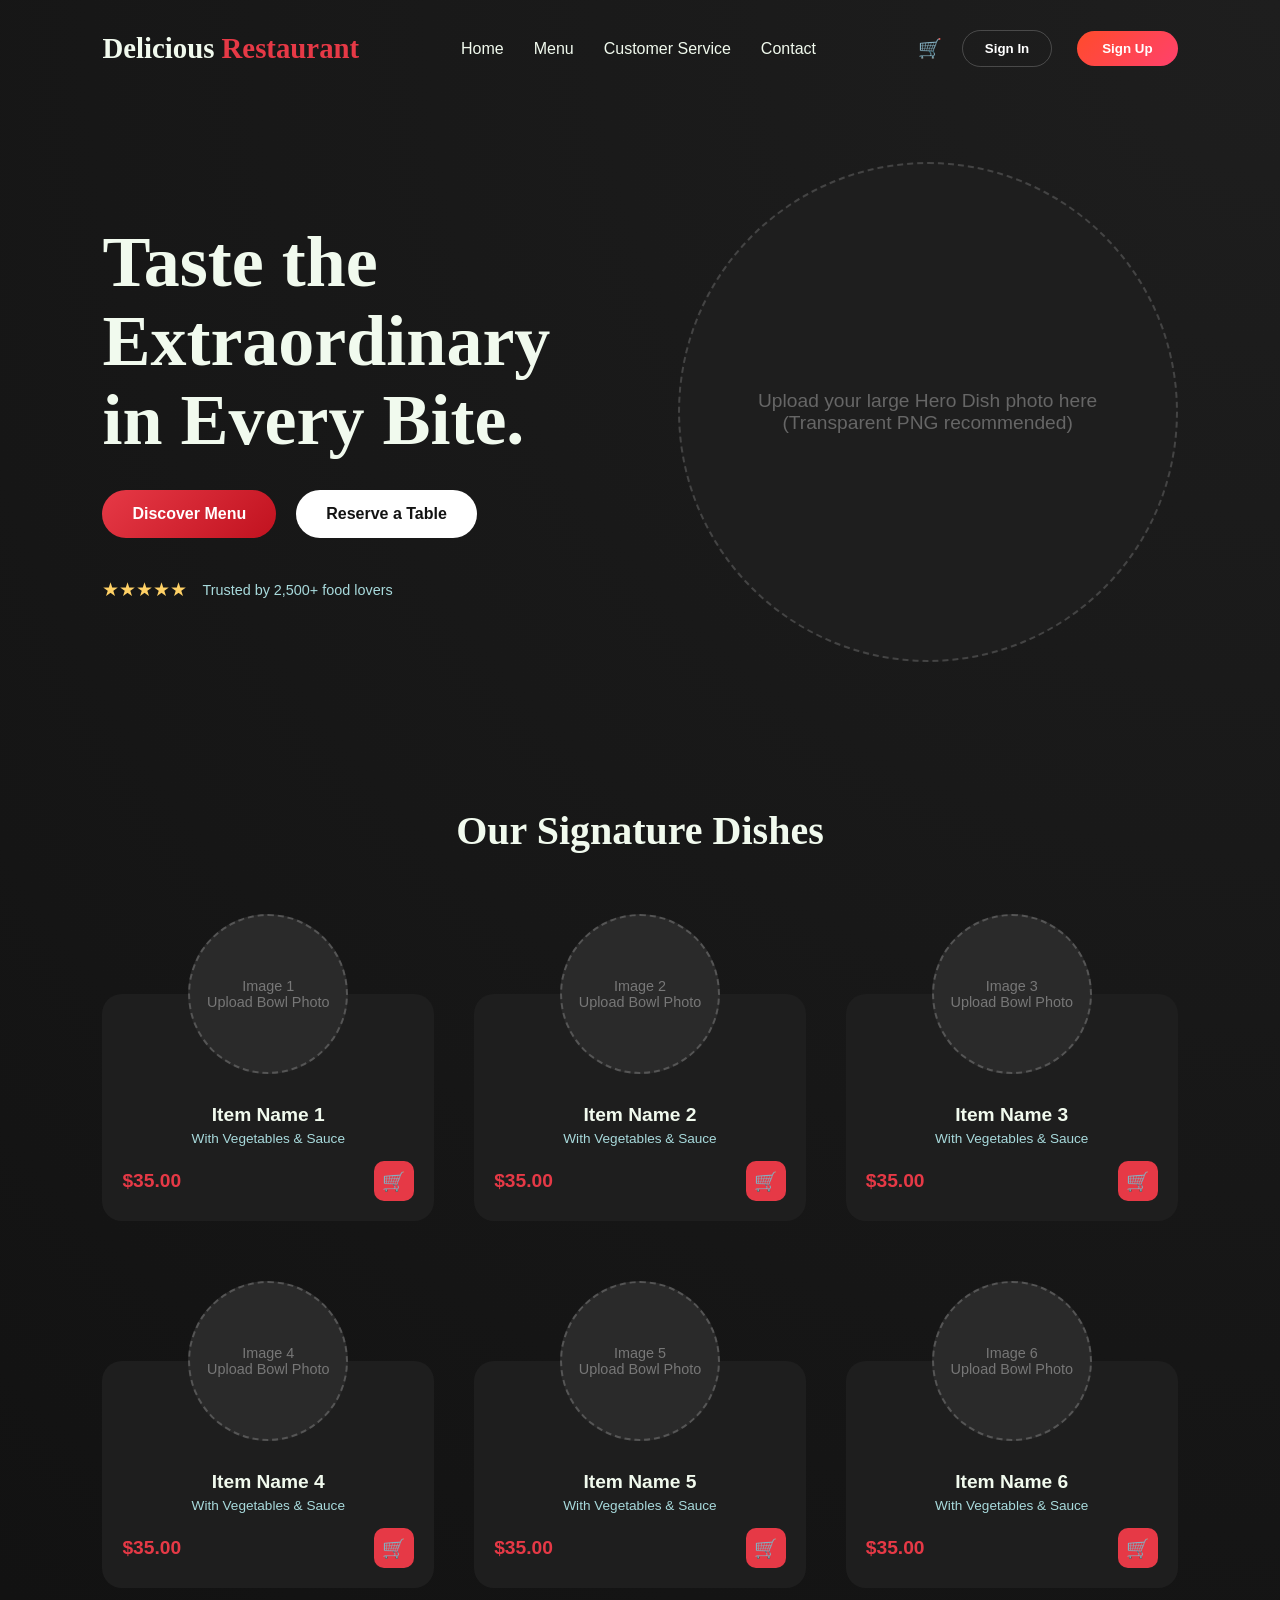
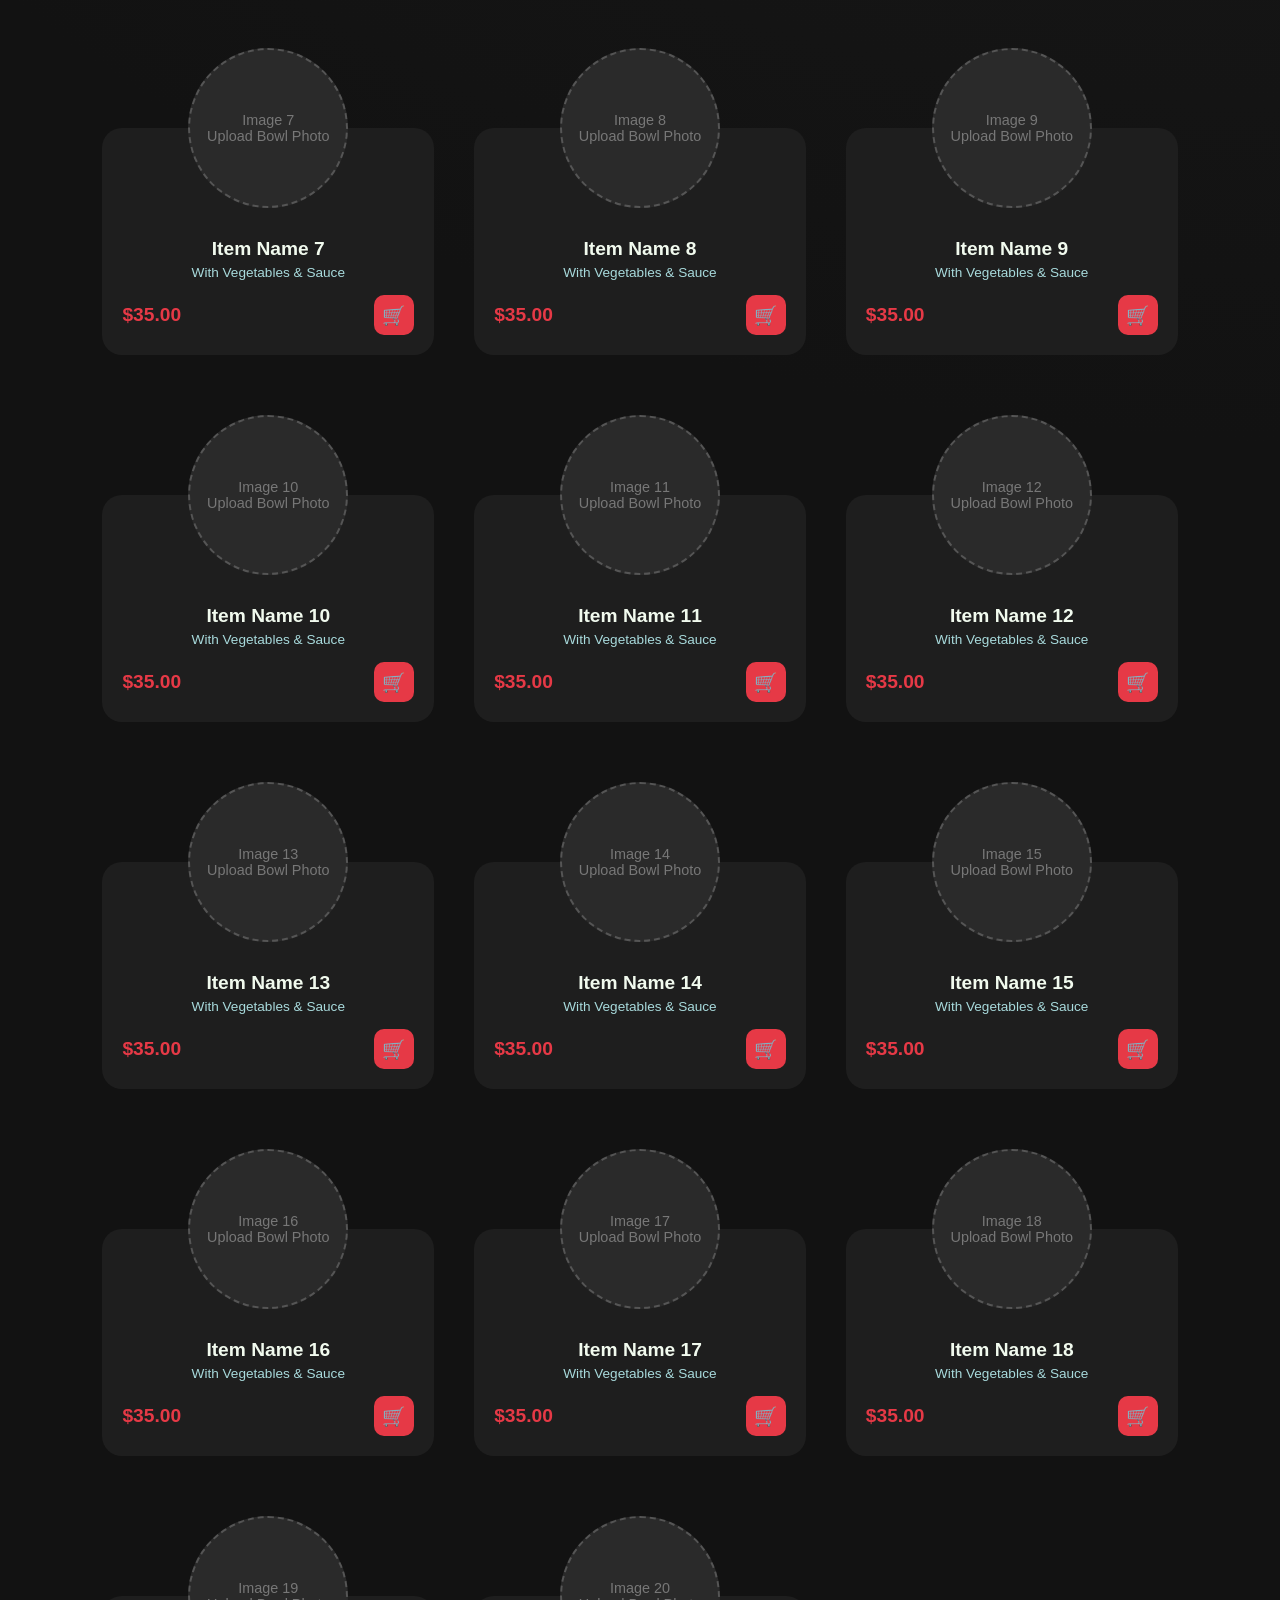
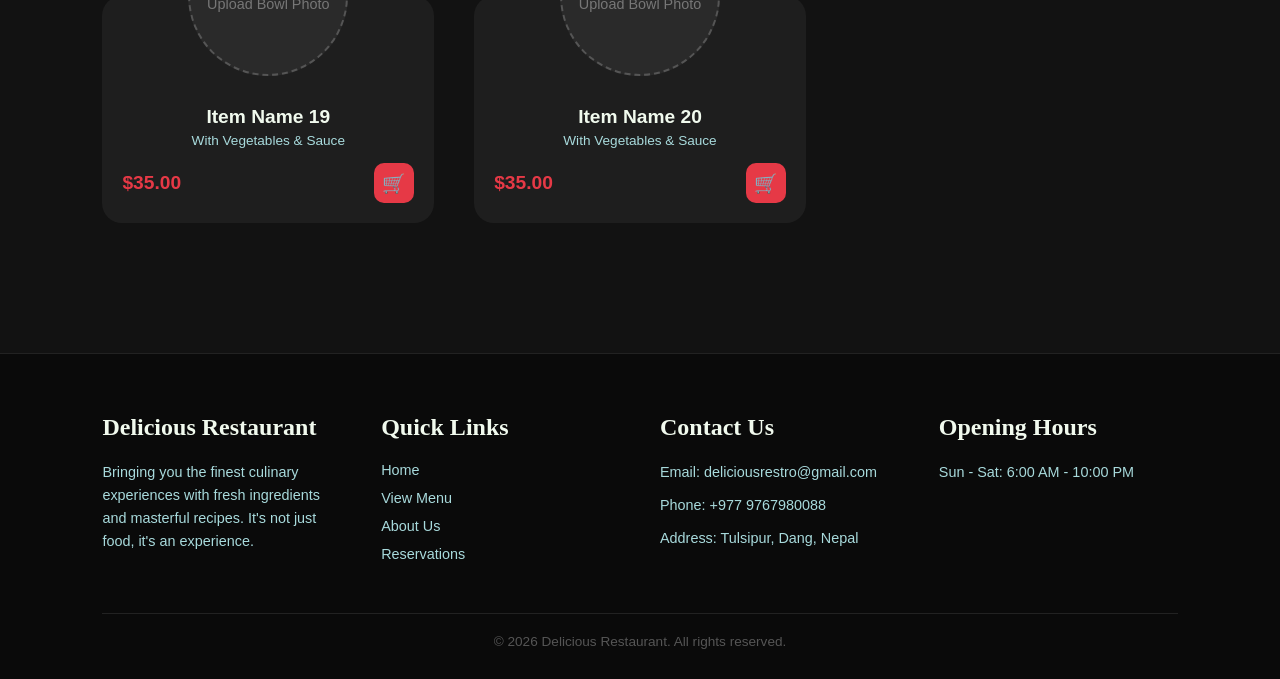
==== Restro/ui.html @ 010fe3a6 "Add files via upload" ====
<!DOCTYPE html>
<html lang="en">
<head>
    <meta charset="UTF-8">
    <meta name="viewport" content="width=device-width, initial-scale=1.0">
    <title>Delicious Restaurant</title>
    <link rel="stylesheet" href="signup.css">
    <style>
        
        /* CSS Variables for Theme */
        :root {
            --bg-dark: #121212;
            --bg-card: #1e1e1e;
            --primary-red: #e63946;
            --text-light: #f1faee;
            --text-muted: #a8dadc;
            --font-serif: 'Playfair Display', serif;
            --font-sans: 'Inter', 'Segoe UI', Tahoma, Geneva, Verdana, sans-serif;
        }

        * {
            margin: 0;
            padding: 0;
            box-sizing: border-box;
        }

        body {
            background-color: var(--bg-dark);
            color: var(--text-light);
            font-family: var(--font-sans);
            background-image:  radial-gradient(circle at 100% 0%, #1e1e1e 0%, #121212 50%);
        }

        /* Navigation */
        header {
            display: flex;
            justify-content: space-between;
            align-items: center;
            padding: 30px 8%;
        }

        .logo {
            font-family: var(--font-serif);
            font-size: 1.8rem;
            font-weight: bold;
            color: var(--text-light);
            text-decoration: none;
        }

        .logo span {
            color: var(--primary-red);
        }

        nav ul {
            display: flex;
            list-style: none;
            gap: 30px;
        }

        nav ul li a {
            color: var(--text-light);
            text-decoration: none;
            font-weight: 500;
            transition: color 0.3s;
        }

        nav ul li a:hover {
            color: var(--primary-red);
        }

        .nav-actions {
            display: flex;
            align-items: center;
            gap: 20px;
        }

        .cart-icon {
            font-size: 1.2rem;
            cursor: pointer;
        }

        .btn-signup {
            background: linear-gradient(135deg, #ff4b2b, #ff416c);
            color: white;
            border: none;
            padding: 10px 25px;
            border-radius: 25px;
            cursor: pointer;
            font-weight: bold;
            transition: transform 0.3s, box-shadow 0.3s;
        }

        .btn-signup:hover {
            transform: translateY(-2px);
            box-shadow: 0 5px 15px rgba(255, 65, 108, 0.4);
        }

        /* Hero Section */
        .hero {
            display: flex;
            justify-content: space-between;
            align-items: center;
            padding: 50px 8%;
            min-height: 70vh;
        }

        .hero-content {
            flex: 1;
            max-width: 500px;
        }

        .hero-content h1 {
            font-family: var(--font-serif);
            font-size: 4.5rem;
            line-height: 1.1;
            margin-bottom: 30px;
        }

        .hero-buttons {
            display: flex;
            gap: 20px;
            margin-bottom: 40px;
        }

        .btn-primary {
            background: linear-gradient(135deg, #e63946, #c1121f);
            color: white;
            padding: 15px 30px;
            border: none;
            border-radius: 30px;
            font-size: 1rem;
            font-weight: bold;
            cursor: pointer;
        }

        .btn-secondary {
            background: white;
            color: var(--bg-dark);
            padding: 15px 30px;
            border: none;
            border-radius: 30px;
            font-size: 1rem;
            font-weight: bold;
            cursor: pointer;
        }

        .reviews {
            display: flex;
            align-items: center;
            gap: 15px;
        }

        .stars {
            color: #ffd166;
            font-size: 1.2rem;
        }

        .review-text {
            font-size: 0.9rem;
            color: var(--text-muted);
        }

        /* Hero Image Placeholder */
        .hero-image {
            flex: 1;
            display: flex;
            justify-content: flex-end;
            position: relative;
        }

        .main-dish-placeholder {
            width: 500px;
            height: 500px;
            border-radius: 50%;
            background-color: var(--bg-card);
            border: 2px dashed #444;
            display: flex;
            align-items: center;
            justify-content: center;
            color: #666;
            font-size: 1.2rem;
            text-align: center;
            padding: 20px;
        }

        /* Menu Section (Carousel/Grid Area for 20 items) */
        .menu-section {
            padding: 80px 8%;
        }

        .menu-header {
            text-align: center;
            margin-bottom: 80px;
        }

        .menu-header h2 {
            font-family: var(--font-serif);
            font-size: 2.5rem;
        }

        .menu-grid {
            display: grid;
            grid-template-columns: repeat(auto-fill, minmax(240px, 1fr));
            gap: 40px;
            row-gap: 80px; /* Space for overlapping images */
        }

        /* Individual Food Card */
        .food-card {
            background-color: var(--bg-card);
            border-radius: 20px;
            padding: 20px;
            text-align: center;
            position: relative;
            margin-top: 60px; /* Gives space for the bowl to overflow at top */
            transition: transform 0.3s;
        }

        .food-card:hover {
            transform: translateY(-10px);
        }

        .bowl-placeholder {
            width: 160px;
            height: 160px;
            border-radius: 50%;
            background-color: #2a2a2a;
            border: 2px dashed #555;
            margin: 0 auto;
            position: absolute;
            top: -80px;
            left: 50%;
            transform: translateX(-50%);
            display: flex;
            align-items: center;
            justify-content: center;
            color: #777;
            font-size: 0.9rem;
            text-align: center;
            overflow: hidden;
        }

        /* How to replace the placeholder with an image via CSS (Optional) */
        /* .bowl-placeholder img { width: 100%; height: 100%; object-fit: cover; } */

        .card-content {
            margin-top: 90px; /* Pushes text below the absolute positioned bowl */
        }

        .card-content h3 {
            font-size: 1.2rem;
            margin-bottom: 5px;
        }

        .card-content p {
            font-size: 0.85rem;
            color: var(--text-muted);
            margin-bottom: 15px;
        }

        .card-footer {
            display: flex;
            justify-content: space-between;
            align-items: center;
            margin-top: 15px;
        }

        .price {
            font-weight: bold;
            font-size: 1.2rem;
            color: var(--primary-red);
        }

        .btn-add {
            background-color: var(--primary-red);
            color: white;
            border: none;
            width: 40px;
            height: 40px;
            border-radius: 10px;
            cursor: pointer;
            display: flex;
            align-items: center;
            justify-content: center;
            font-size: 1.2rem;
            transition: background 0.3s;
        }

        .btn-add:hover {
            background-color: #c1121f;
        }

        /* Footer */
        footer {
            background-color: #0a0a0a;
            padding: 60px 8% 30px;
            margin-top: 50px;
            border-top: 1px solid #222;
        }

        .footer-content {
            display: grid;
            grid-template-columns: repeat(auto-fit, minmax(200px, 1fr));
            gap: 40px;
            margin-bottom: 40px;
        }

        .footer-col h4 {
            font-family: var(--font-serif);
            font-size: 1.5rem;
            margin-bottom: 20px;
            color: var(--text-light);
        }

        .footer-col p {
            color: var(--text-muted);
            margin-bottom: 10px;
            font-size: 0.9rem;
            line-height: 1.6;
        }

        .footer-col ul {
            list-style: none;
        }

        .footer-col ul li {
            margin-bottom: 10px;
        }

        .footer-col ul li a {
            color: var(--text-muted);
            text-decoration: none;
            font-size: 0.9rem;
            transition: color 0.3s;
        }

        .footer-col ul li a:hover {
            color: var(--primary-red);
        }

        .footer-bottom {
            text-align: center;
            padding-top: 20px;
            border-top: 1px solid #222;
            color: #555;
            font-size: 0.85rem;
        }

        /* Responsive Design */
        @media (max-width: 992px) {
            .hero {
                flex-direction: column;
                text-align: center;
                gap: 50px;
            }
            .hero-content h1 { font-size: 3.5rem; }
            .hero-buttons { justify-content: center; }
            .main-dish-placeholder { width: 350px; height: 350px; }
            nav ul { display: none; } /* Mobile menu needs JS to toggle */
        }
    </style>
</head>
<body>

    <!-- Header Navigation -->
    <header>
        <a href="#" class="logo">Delicious <span>Restaurant</span></a>
        <nav>
            <ul>
                <li><a href="#">Home</a></li>
                <li><a href="#">Menu</a></li>
                <li><a href="#">Customer Service</a></li>
                <li><a href="#">Contact</a></li>
            </ul>
        </nav>
        <div class="nav-actions">
            <div class="cart-icon">🛒</div>
            <button class="btn-signin">Sign In</button>

            <button class="btn-signup">Sign Up</button>
        </div>
    </header>

    <!-- Hero Section -->
    <section class="hero">
        <div class="hero-content">
            <h1>Taste the Extraordinary in Every Bite.</h1>
            <div class="hero-buttons">
                <button class="btn-primary">Discover Menu</button>
                <button class="btn-secondary">Reserve a Table</button>
            </div>
            <div class="reviews">
                <div class="stars">★★★★★</div>
                <span class="review-text">Trusted by 2,500+ food lovers</span>
            </div>
        </div>
        <div class="hero-image">
            <!-- Replace this div with your <img src="..."> when ready -->
            <div class="main-dish-placeholder">
                Upload your large Hero Dish photo here<br>(Transparent PNG recommended)
            </div>
        </div>
    </section>

    <!-- Menu Display (Space for 20 Items) -->
    <section class="menu-section">
        <div class="menu-header">
            <h2>Our Signature Dishes</h2>
        </div>
        
        <div class="menu-grid" id="menu-container">
            <!-- I am using JavaScript to generate 20 blank cards so the HTML stays clean, 
                 but they are fully structured HTML elements ready for you to edit. -->
        </div>
    </section>

    <!-- Footer with Contact Info -->
    <footer>
        <div class="footer-content">
            <div class="footer-col">
                <h4>Delicious Restaurant</h4>
                <p>Bringing you the finest culinary experiences with fresh ingredients and masterful recipes. It's not just food, it's an experience.</p>
            </div>
            <div class="footer-col">
                <h4>Quick Links</h4>
                <ul>
                    <li><a href="#">Home</a></li>
                    <li><a href="#">View Menu</a></li>
                    <li><a href="#">About Us</a></li>
                    <li><a href="#">Reservations</a></li>
                </ul>
            </div>
            <div class="footer-col">
                <h4>Contact Us</h4>
                <p>Email: deliciousrestro@gmail.com</p>
                <p>Phone: +977 9767980088 </p>
                <p>Address: Tulsipur, Dang, Nepal</p>
            </div>
            <div class="footer-col">
                <h4>Opening Hours</h4>
                <p>Sun - Sat: 6:00 AM - 10:00 PM</p>
                
            </div>
        </div>
        <div class="footer-bottom">
            &copy; 2026 Delicious Restaurant. All rights reserved.
        </div>
    </footer>

    <!-- Script to instantly populate 20 blank menu cards for your layout -->
    <script>
        const menuContainer = document.getElementById('menu-container');
        
        // Generate 20 placeholder items
        for (let i = 1; i <= 20; i++) {
            const cardHTML = `
                <div class="food-card">
                    <!-- Replace this div with your image, e.g., <img src="bowl.jpg" class="bowl-placeholder"> -->
                    <div class="bowl-placeholder">
                        Image ${i}<br>Upload Bowl Photo
                    </div>
                    
                    <div class="card-content">
                        <h3>Item Name ${i}</h3>
                        <p>With Vegetables & Sauce</p>
                        
                        <div class="card-footer">
                            <span class="price">$35.00</span>
                            <button class="btn-add">🛒</button>
                        </div>
                    </div>
                </div>
            `;
            menuContainer.innerHTML += cardHTML;
        }
    </script>
    <!-- Sign Up Modal -->
<div id="signupModal" class="modal-overlay">
    <div class="modal-content">
        <span class="close-btn">&times;</span>
        <h2>Join Delicious</h2>
        <p>Create an account for faster checkout.</p>
        
        <form id="signupForm">
            <input type="text" placeholder="Full Name" required>
            <input type="email" placeholder="Email Address" required>
            <input type="password" placeholder="Password" required>
            <button type="submit" class="btn-submit">Create Account</button>
        </form>
        <div class="divider"><span>or</span></div>
        
        <button id="googleBtn" class="btn-google">
            <!-- This is an embedded official color Google icon vector -->
            <svg class="google-icon" viewBox="0 0 24 24" width="18" height="18" xmlns="http://www.w3.org/2000/svg">
                <path d="M22.56 12.25c0-.78-.07-1.53-.2-2.25H12v4.26h5.92c-.26 1.37-1.04 2.53-2.21 3.31v2.77h3.57c2.08-1.92 3.28-4.74 3.28-8.09z" fill="#4285F4"/>
                <path d="M12 23c2.97 0 5.46-.98 7.28-2.66l-3.57-2.77c-.98.66-2.23 1.06-3.71 1.06-2.86 0-5.29-1.93-6.16-4.53H2.18v2.84C3.99 20.53 7.7 23 12 23z" fill="#34A853"/>
                <path d="M5.84 14.09c-.22-.66-.35-1.36-.35-2.09s.13-1.43.35-2.09V7.06H2.18C1.43 8.55 1 10.22 1 12s.43 3.45 1.18 4.94l2.85-2.22.81-.63z" fill="#FBBC05"/>
                <path d="M12 5.38c1.62 0 3.06.56 4.21 1.64l3.15-3.15C17.45 2.09 14.97 1 12 1 7.7 1 3.99 3.47 2.18 7.06l3.66 2.84c.87-2.6 3.3-4.53 6.16-4.53z" fill="#EA4335"/>
            </svg>
            Continue with Google
        </button>
    </div>
</div>
<!-- Sign In Modal -->
<div id="signinModal" class="modal-overlay">
    <div class="modal-content">
        <span class="close-btn">&times;</span>
        <h2>Welcome Back</h2>
        <p>Sign in to continue enjoying your experience.</p>
        
        <form id="signinForm">
            <!-- This input handles either Name or Email -->
            <input type="text" placeholder="Name or Email Address" required>
            <input type="password" placeholder="Password" required>
            <button type="submit" class="btn-submit">Sign In</button>
        </form>

        <div class="divider"><span>or</span></div>
        
        <button id="googleSigninBtn" class="btn-google">
            <svg class="google-icon" viewBox="0 0 24 24" width="18" height="18" xmlns="http://www.w3.org/2000/svg">
                <path d="M22.56 12.25c0-.78-.07-1.53-.2-2.25H12v4.26h5.92c-.26 1.37-1.04 2.53-2.21 3.31v2.77h3.57c2.08-1.92 3.28-4.74 3.28-8.09z" fill="#4285F4"/>
                <path d="M12 23c2.97 0 5.46-.98 7.28-2.66l-3.57-2.77c-.98.66-2.23 1.06-3.71 1.06-2.86 0-5.29-1.93-6.16-4.53H2.18v2.84C3.99 20.53 7.7 23 12 23z" fill="#34A853"/>
                <path d="M5.84 14.09c-.22-.66-.35-1.36-.35-2.09s.13-1.43.35-2.09V7.06H2.18C1.43 8.55 1 10.22 1 12s.43 3.45 1.18 4.94l2.85-2.22.81-.63z" fill="#FBBC05"/>
                <path d="M12 5.38c1.62 0 3.06.56 4.21 1.64l3.15-3.15C17.45 2.09 14.97 1 12 1 7.7 1 3.99 3.47 2.18 7.06l3.66 2.84c.87-2.6 3.3-4.53 6.16-4.53z" fill="#EA4335"/>
            </svg>
            Continue with Google
        </button>
    </div>
</div>
<script src="Frontend/signup.js"></script>
<script src="Frontend/signin.js"></script>  
</body>
</html>
---- Restro/signup.css ----
/* Modal Styles */
.modal-overlay {
    display: none; /* Hidden by default */
    position: fixed;
    top: 0;
    left: 0;
    width: 100%;
    height: 100%;
    background-color: rgba(0, 0, 0, 0.8); /* Dark semi-transparent background */
    z-index: 1000; /* Puts it on top of everything else */
    justify-content: center;
    align-items: center;
}

.modal-content {
    background-color: var(--bg-card);
    padding: 40px;
    border-radius: 20px;
    width: 90%;
    max-width: 400px;
    position: relative;
    text-align: center;
    border: 1px solid #333;
}

.close-btn {
    position: absolute;
    top: 15px;
    right: 20px;
    font-size: 1.5rem;
    color: var(--text-muted);
    cursor: pointer;
    transition: color 0.3s;
}

.close-btn:hover {
    color: var(--primary-red);
}

.modal-content h2 {
    font-family: var(--font-serif);
    margin-bottom: 10px;
}

.modal-content p {
    color: var(--text-muted);
    font-size: 0.9rem;
    margin-bottom: 25px;
}

#signupForm {
    display: flex;
    flex-direction: column;
    gap: 15px;
}

#signupForm input {
    padding: 15px;
    border-radius: 10px;
    border: 1px solid #444;
    background-color: #121212;
    color: white;
    font-size: 1rem;
}

#signupForm input:focus {
    outline: none;
    border-color: var(--primary-red);
}

.btn-submit {
    background: linear-gradient(135deg, #e63946, #c1121f);
    color: white;
    padding: 15px;
    border: none;
    border-radius: 10px;
    font-size: 1rem;
    font-weight: bold;
    cursor: pointer;
    margin-top: 10px;
}
/* --- New Google Authentication Styles --- */

/* Text Divider ("or") Line */
.divider {
    display: flex;
    align-items: center;
    text-align: center;
    margin: 20px 0;
    color: #a8dadc; /* Matches your text-muted color */
    font-size: 0.85rem;
}

.divider::before, .divider::after {
    content: '';
    flex: 1;
    border-bottom: 1px solid #333; /* Soft line */
}

.divider:not(:empty)::before { margin-right: .7em; }
.divider:not(:empty)::after { margin-left: .7em; }

/* The Google Button layout */
.btn-google {
    display: flex;
    align-items: center;
    justify-content: center;
    gap: 12px; /* Space between the logo and text */
    width: 100%;
    padding: 14px;
    border-radius: 10px;
    border: 1px solid #444;
    background-color: transparent;
    color: white;
    font-size: 0.95rem;
    font-weight: bold;
    cursor: pointer;
    transition: background-color 0.3s, border-color 0.3s;
}

/* Give it a slight hover illumination effect */
.btn-google:hover {
    background-color: rgba(255, 255, 255, 0.05);
    border-color: #666;
}

.google-icon {
    display: block;
}
/* --- New Header Sign In Button Style --- */
.btn-signin {
    background: transparent;
    color: white;
    border: 1px solid rgba(255, 255, 255, 0.2); /* Subtle light border */
    padding: 10px 22px;
    border-radius: 25px;
    cursor: pointer;
    font-weight: bold;
    transition: all 0.3s ease;
    margin-right: 5px; /* Adds a clean gap before the Sign Up button */
}

/* Hover illumination effect */
.btn-signin:hover {
    border-color: #e63946; /* Glows red on hover */
    color: #e63946;        /* Text turns red on hover */
    background-color: rgba(230, 57, 70, 0.05); /* Very light red tint */
}
/* Update this selector to cover both form layouts */
#signupForm, #signinForm {
    display: flex;
    flex-direction: column;
    gap: 15px;
}

/* Update this selector to style inputs inside both forms */
#signupForm input, #signinForm input {
    padding: 15px;
    border-radius: 10px;
    border: 1px solid #444;
    background-color: #121212;
    color: white;
    font-size: 1rem;
}

#signupForm input:focus, #signinForm input:focus {
    outline: none;
    border-color: #e63946;
}
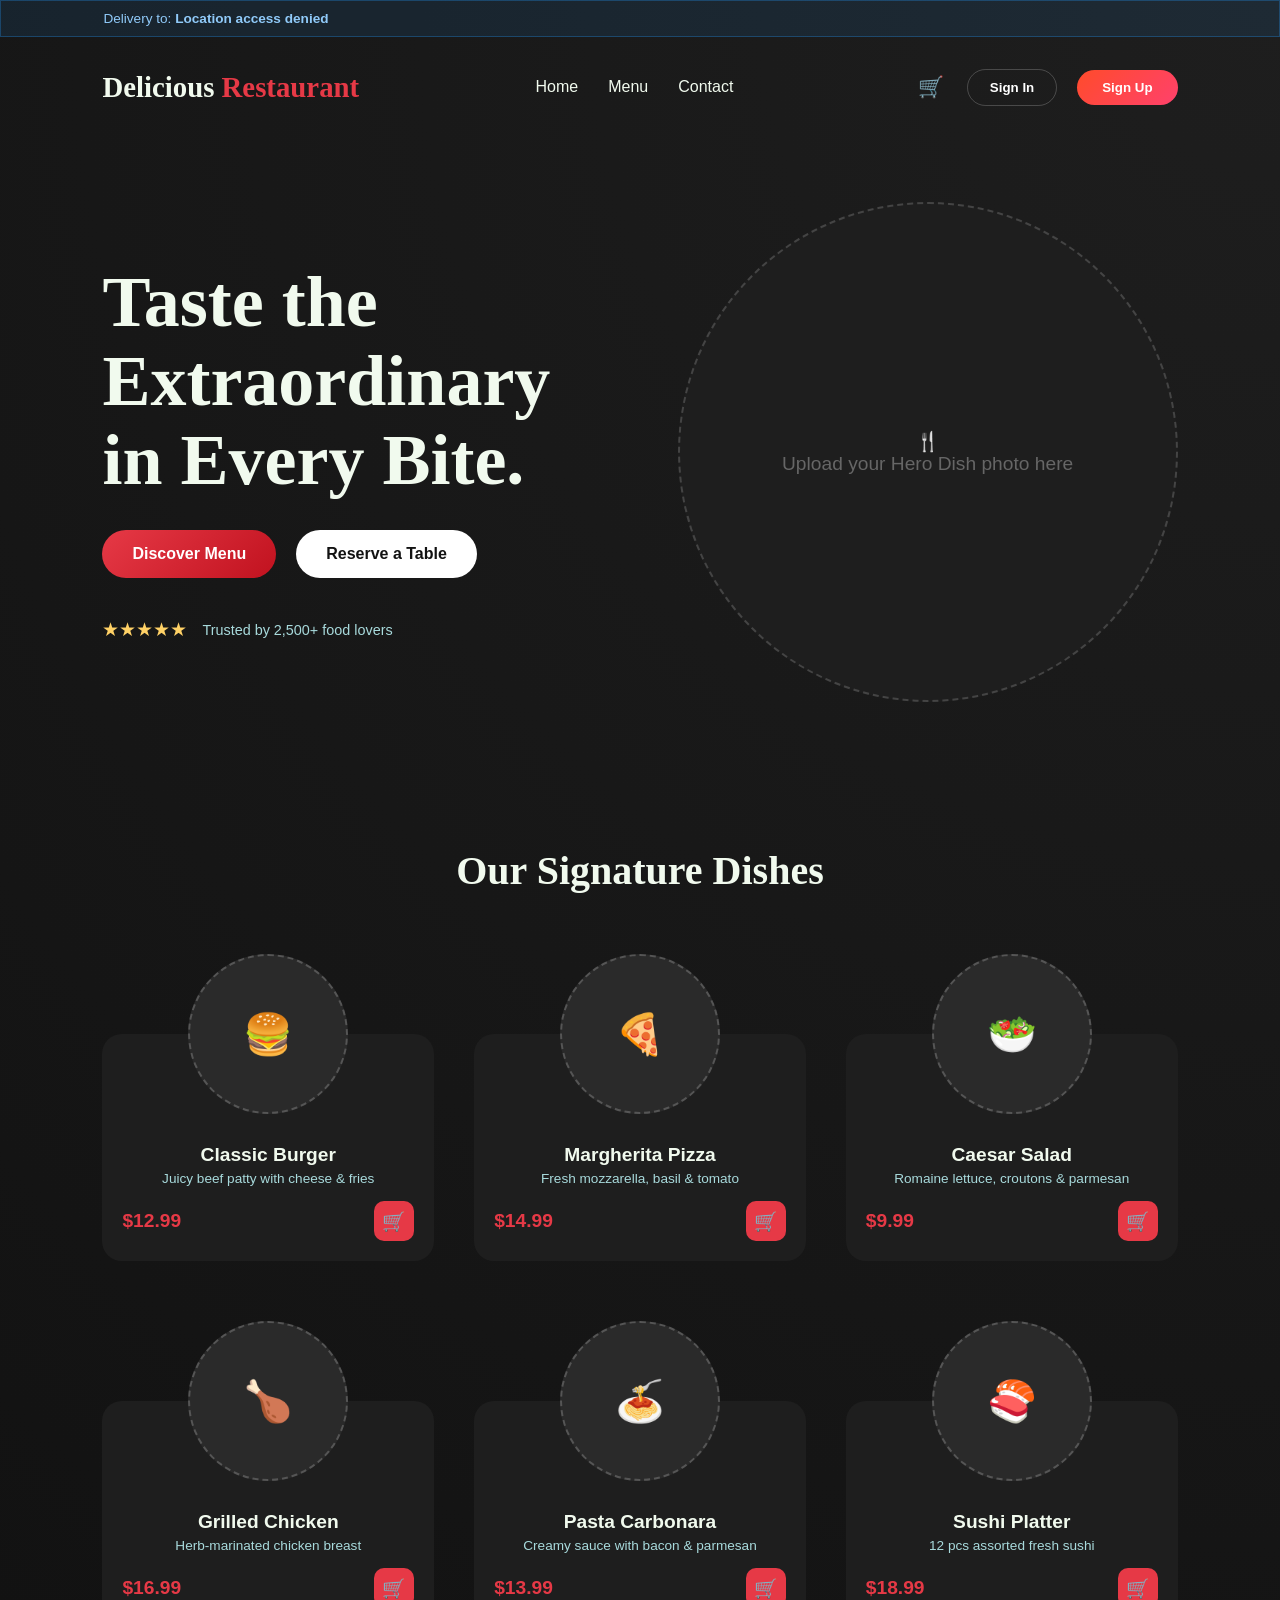
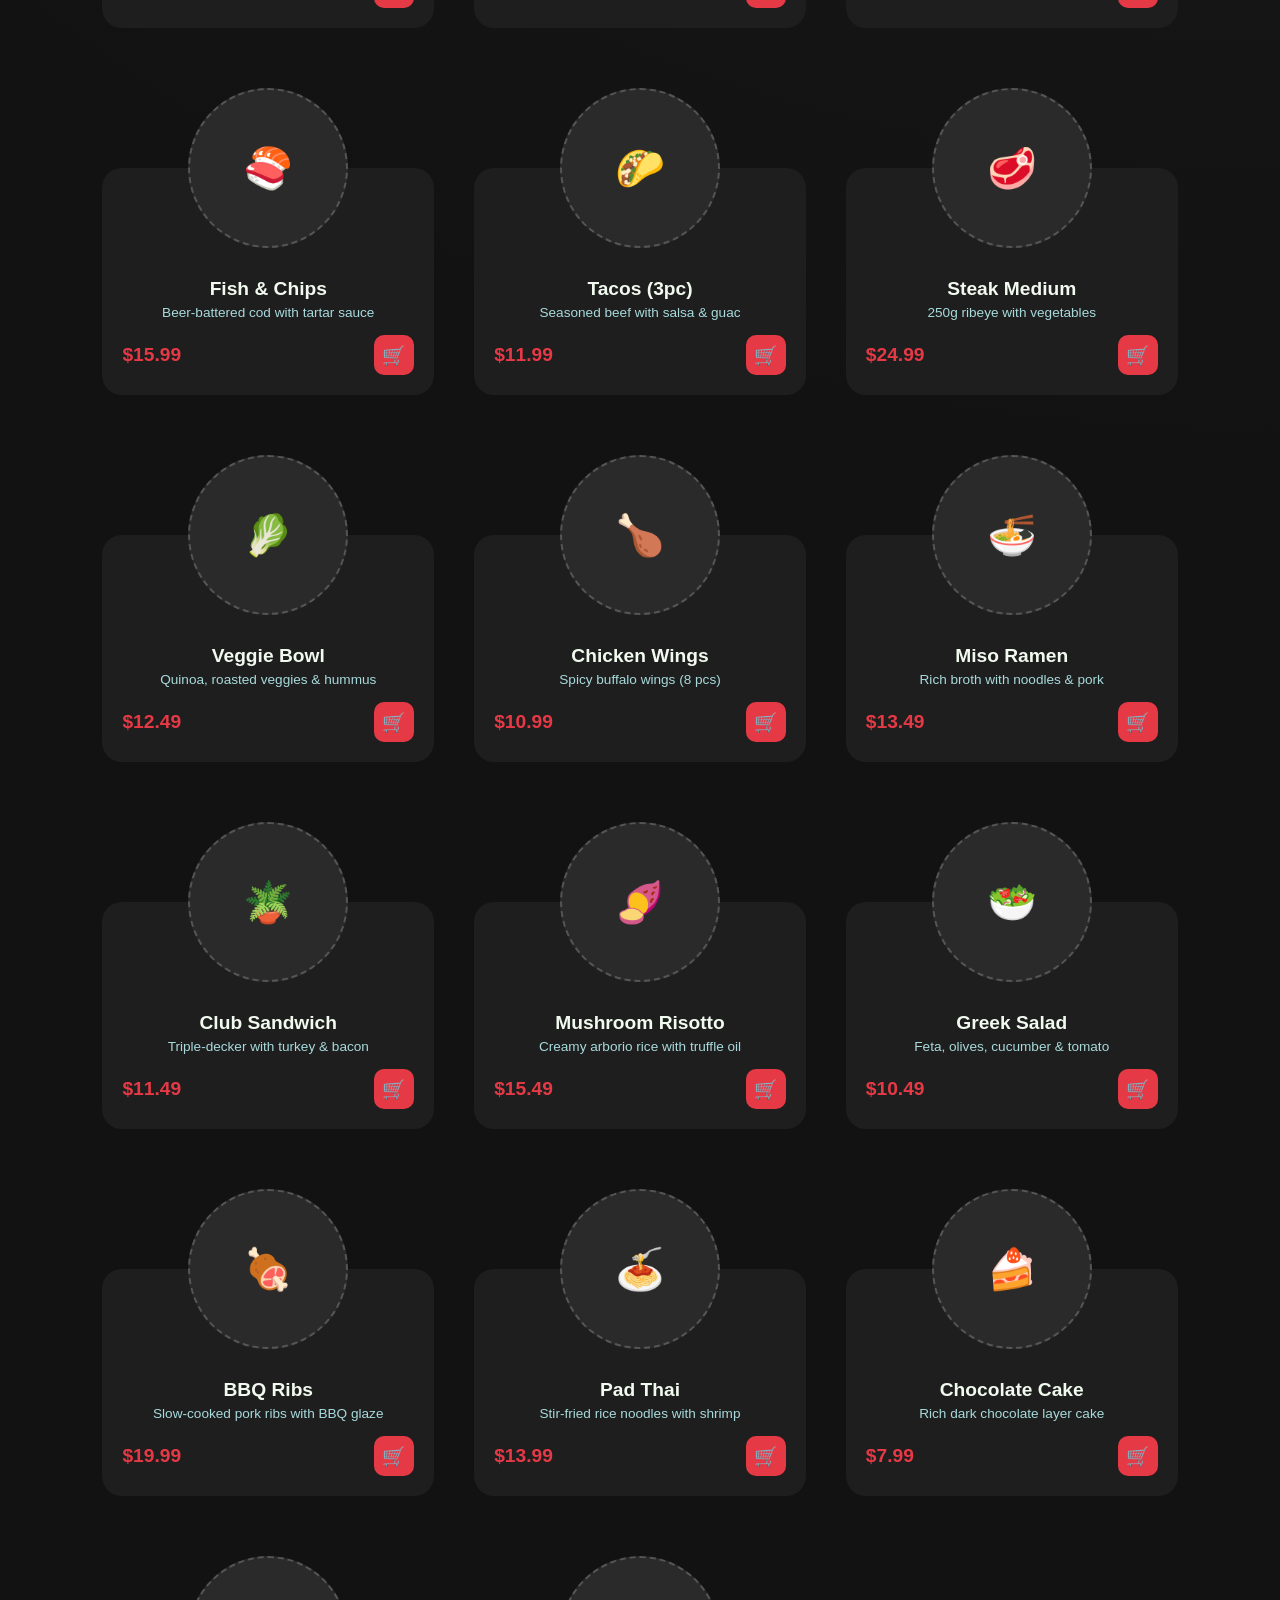
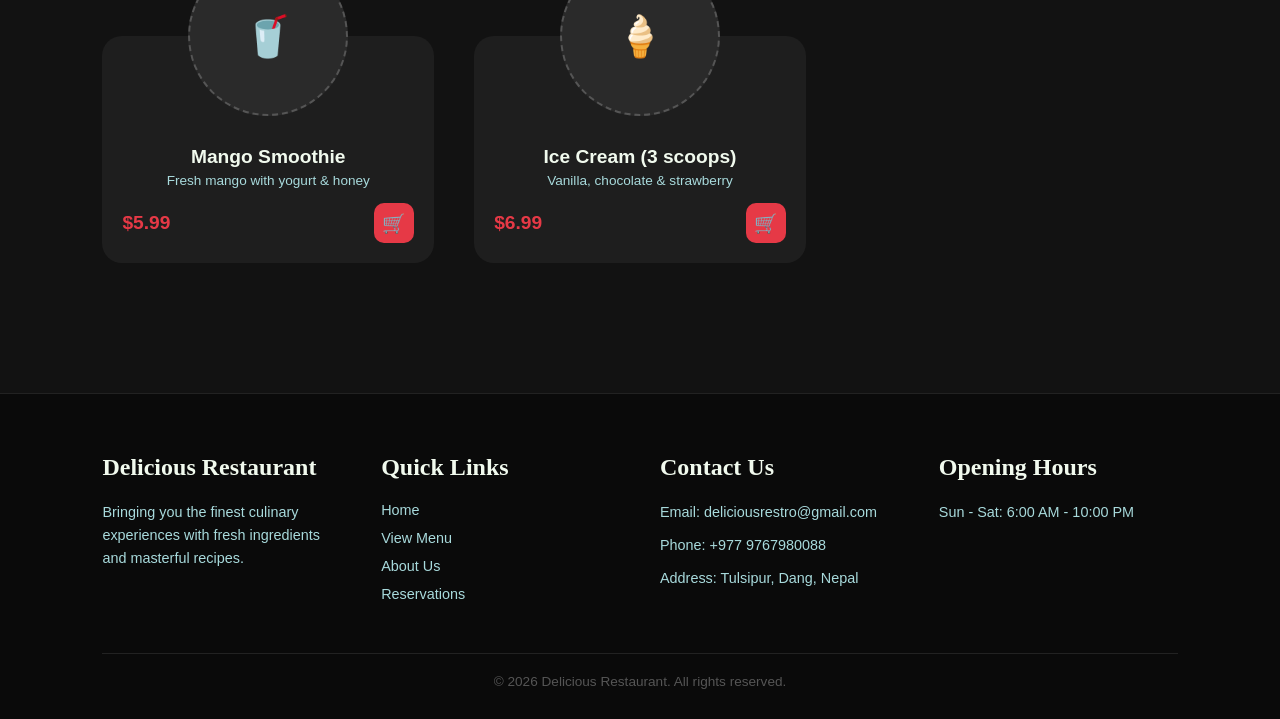
==== commit db72197c: "Updated Restro files" ====
--- a/Restro/ui.html
+++ b/Restro/ui.html
@@ -1,534 +1,445 @@
-<!DOCTYPE html>
-<html lang="en">
-<head>
-    <meta charset="UTF-8">
-    <meta name="viewport" content="width=device-width, initial-scale=1.0">
-    <title>Delicious Restaurant</title>
-    <link rel="stylesheet" href="signup.css">
-    <style>
-        
-        /* CSS Variables for Theme */
-        :root {
-            --bg-dark: #121212;
-            --bg-card: #1e1e1e;
-            --primary-red: #e63946;
-            --text-light: #f1faee;
-            --text-muted: #a8dadc;
-            --font-serif: 'Playfair Display', serif;
-            --font-sans: 'Inter', 'Segoe UI', Tahoma, Geneva, Verdana, sans-serif;
-        }
-
-        * {
-            margin: 0;
-            padding: 0;
-            box-sizing: border-box;
-        }
-
-        body {
-            background-color: var(--bg-dark);
-            color: var(--text-light);
-            font-family: var(--font-sans);
-            background-image:  radial-gradient(circle at 100% 0%, #1e1e1e 0%, #121212 50%);
-        }
-
-        /* Navigation */
-        header {
-            display: flex;
-            justify-content: space-between;
-            align-items: center;
-            padding: 30px 8%;
-        }
-
-        .logo {
-            font-family: var(--font-serif);
-            font-size: 1.8rem;
-            font-weight: bold;
-            color: var(--text-light);
-            text-decoration: none;
-        }
-
-        .logo span {
-            color: var(--primary-red);
-        }
-
-        nav ul {
-            display: flex;
-            list-style: none;
-            gap: 30px;
-        }
-
-        nav ul li a {
-            color: var(--text-light);
-            text-decoration: none;
-            font-weight: 500;
-            transition: color 0.3s;
-        }
-
-        nav ul li a:hover {
-            color: var(--primary-red);
-        }
-
-        .nav-actions {
-            display: flex;
-            align-items: center;
-            gap: 20px;
-        }
-
-        .cart-icon {
-            font-size: 1.2rem;
-            cursor: pointer;
-        }
-
-        .btn-signup {
-            background: linear-gradient(135deg, #ff4b2b, #ff416c);
-            color: white;
-            border: none;
-            padding: 10px 25px;
-            border-radius: 25px;
-            cursor: pointer;
-            font-weight: bold;
-            transition: transform 0.3s, box-shadow 0.3s;
-        }
-
-        .btn-signup:hover {
-            transform: translateY(-2px);
-            box-shadow: 0 5px 15px rgba(255, 65, 108, 0.4);
-        }
-
-        /* Hero Section */
-        .hero {
-            display: flex;
-            justify-content: space-between;
-            align-items: center;
-            padding: 50px 8%;
-            min-height: 70vh;
-        }
-
-        .hero-content {
-            flex: 1;
-            max-width: 500px;
-        }
-
-        .hero-content h1 {
-            font-family: var(--font-serif);
-            font-size: 4.5rem;
-            line-height: 1.1;
-            margin-bottom: 30px;
-        }
-
-        .hero-buttons {
-            display: flex;
-            gap: 20px;
-            margin-bottom: 40px;
-        }
-
-        .btn-primary {
-            background: linear-gradient(135deg, #e63946, #c1121f);
-            color: white;
-            padding: 15px 30px;
-            border: none;
-            border-radius: 30px;
-            font-size: 1rem;
-            font-weight: bold;
-            cursor: pointer;
-        }
-
-        .btn-secondary {
-            background: white;
-            color: var(--bg-dark);
-            padding: 15px 30px;
-            border: none;
-            border-radius: 30px;
-            font-size: 1rem;
-            font-weight: bold;
-            cursor: pointer;
-        }
-
-        .reviews {
-            display: flex;
-            align-items: center;
-            gap: 15px;
-        }
-
-        .stars {
-            color: #ffd166;
-            font-size: 1.2rem;
-        }
-
-        .review-text {
-            font-size: 0.9rem;
-            color: var(--text-muted);
-        }
-
-        /* Hero Image Placeholder */
-        .hero-image {
-            flex: 1;
-            display: flex;
-            justify-content: flex-end;
-            position: relative;
-        }
-
-        .main-dish-placeholder {
-            width: 500px;
-            height: 500px;
-            border-radius: 50%;
-            background-color: var(--bg-card);
-            border: 2px dashed #444;
-            display: flex;
-            align-items: center;
-            justify-content: center;
-            color: #666;
-            font-size: 1.2rem;
-            text-align: center;
-            padding: 20px;
-        }
-
-        /* Menu Section (Carousel/Grid Area for 20 items) */
-        .menu-section {
-            padding: 80px 8%;
-        }
-
-        .menu-header {
-            text-align: center;
-            margin-bottom: 80px;
-        }
-
-        .menu-header h2 {
-            font-family: var(--font-serif);
-            font-size: 2.5rem;
-        }
-
-        .menu-grid {
-            display: grid;
-            grid-template-columns: repeat(auto-fill, minmax(240px, 1fr));
-            gap: 40px;
-            row-gap: 80px; /* Space for overlapping images */
-        }
-
-        /* Individual Food Card */
-        .food-card {
-            background-color: var(--bg-card);
-            border-radius: 20px;
-            padding: 20px;
-            text-align: center;
-            position: relative;
-            margin-top: 60px; /* Gives space for the bowl to overflow at top */
-            transition: transform 0.3s;
-        }
-
-        .food-card:hover {
-            transform: translateY(-10px);
-        }
-
-        .bowl-placeholder {
-            width: 160px;
-            height: 160px;
-            border-radius: 50%;
-            background-color: #2a2a2a;
-            border: 2px dashed #555;
-            margin: 0 auto;
-            position: absolute;
-            top: -80px;
-            left: 50%;
-            transform: translateX(-50%);
-            display: flex;
-            align-items: center;
-            justify-content: center;
-            color: #777;
-            font-size: 0.9rem;
-            text-align: center;
-            overflow: hidden;
-        }
-
-        /* How to replace the placeholder with an image via CSS (Optional) */
-        /* .bowl-placeholder img { width: 100%; height: 100%; object-fit: cover; } */
-
-        .card-content {
-            margin-top: 90px; /* Pushes text below the absolute positioned bowl */
-        }
-
-        .card-content h3 {
-            font-size: 1.2rem;
-            margin-bottom: 5px;
-        }
-
-        .card-content p {
-            font-size: 0.85rem;
-            color: var(--text-muted);
-            margin-bottom: 15px;
-        }
-
-        .card-footer {
-            display: flex;
-            justify-content: space-between;
-            align-items: center;
-            margin-top: 15px;
-        }
-
-        .price {
-            font-weight: bold;
-            font-size: 1.2rem;
-            color: var(--primary-red);
-        }
-
-        .btn-add {
-            background-color: var(--primary-red);
-            color: white;
-            border: none;
-            width: 40px;
-            height: 40px;
-            border-radius: 10px;
-            cursor: pointer;
-            display: flex;
-            align-items: center;
-            justify-content: center;
-            font-size: 1.2rem;
-            transition: background 0.3s;
-        }
-
-        .btn-add:hover {
-            background-color: #c1121f;
-        }
-
-        /* Footer */
-        footer {
-            background-color: #0a0a0a;
-            padding: 60px 8% 30px;
-            margin-top: 50px;
-            border-top: 1px solid #222;
-        }
-
-        .footer-content {
-            display: grid;
-            grid-template-columns: repeat(auto-fit, minmax(200px, 1fr));
-            gap: 40px;
-            margin-bottom: 40px;
-        }
-
-        .footer-col h4 {
-            font-family: var(--font-serif);
-            font-size: 1.5rem;
-            margin-bottom: 20px;
-            color: var(--text-light);
-        }
-
-        .footer-col p {
-            color: var(--text-muted);
-            margin-bottom: 10px;
-            font-size: 0.9rem;
-            line-height: 1.6;
-        }
-
-        .footer-col ul {
-            list-style: none;
-        }
-
-        .footer-col ul li {
-            margin-bottom: 10px;
-        }
-
-        .footer-col ul li a {
-            color: var(--text-muted);
-            text-decoration: none;
-            font-size: 0.9rem;
-            transition: color 0.3s;
-        }
-
-        .footer-col ul li a:hover {
-            color: var(--primary-red);
-        }
-
-        .footer-bottom {
-            text-align: center;
-            padding-top: 20px;
-            border-top: 1px solid #222;
-            color: #555;
-            font-size: 0.85rem;
-        }
-
-        /* Responsive Design */
-        @media (max-width: 992px) {
-            .hero {
-                flex-direction: column;
-                text-align: center;
-                gap: 50px;
-            }
-            .hero-content h1 { font-size: 3.5rem; }
-            .hero-buttons { justify-content: center; }
-            .main-dish-placeholder { width: 350px; height: 350px; }
-            nav ul { display: none; } /* Mobile menu needs JS to toggle */
-        }
-    </style>
-</head>
-<body>
-
-    <!-- Header Navigation -->
-    <header>
-        <a href="#" class="logo">Delicious <span>Restaurant</span></a>
-        <nav>
-            <ul>
-                <li><a href="#">Home</a></li>
-                <li><a href="#">Menu</a></li>
-                <li><a href="#">Customer Service</a></li>
-                <li><a href="#">Contact</a></li>
-            </ul>
-        </nav>
-        <div class="nav-actions">
-            <div class="cart-icon">🛒</div>
-            <button class="btn-signin">Sign In</button>
-
-            <button class="btn-signup">Sign Up</button>
-        </div>
-    </header>
-
-    <!-- Hero Section -->
-    <section class="hero">
-        <div class="hero-content">
-            <h1>Taste the Extraordinary in Every Bite.</h1>
-            <div class="hero-buttons">
-                <button class="btn-primary">Discover Menu</button>
-                <button class="btn-secondary">Reserve a Table</button>
-            </div>
-            <div class="reviews">
-                <div class="stars">★★★★★</div>
-                <span class="review-text">Trusted by 2,500+ food lovers</span>
-            </div>
-        </div>
-        <div class="hero-image">
-            <!-- Replace this div with your <img src="..."> when ready -->
-            <div class="main-dish-placeholder">
-                Upload your large Hero Dish photo here<br>(Transparent PNG recommended)
-            </div>
-        </div>
-    </section>
-
-    <!-- Menu Display (Space for 20 Items) -->
-    <section class="menu-section">
-        <div class="menu-header">
-            <h2>Our Signature Dishes</h2>
-        </div>
-        
-        <div class="menu-grid" id="menu-container">
-            <!-- I am using JavaScript to generate 20 blank cards so the HTML stays clean, 
-                 but they are fully structured HTML elements ready for you to edit. -->
-        </div>
-    </section>
-
-    <!-- Footer with Contact Info -->
-    <footer>
-        <div class="footer-content">
-            <div class="footer-col">
-                <h4>Delicious Restaurant</h4>
-                <p>Bringing you the finest culinary experiences with fresh ingredients and masterful recipes. It's not just food, it's an experience.</p>
-            </div>
-            <div class="footer-col">
-                <h4>Quick Links</h4>
-                <ul>
-                    <li><a href="#">Home</a></li>
-                    <li><a href="#">View Menu</a></li>
-                    <li><a href="#">About Us</a></li>
-                    <li><a href="#">Reservations</a></li>
-                </ul>
-            </div>
-            <div class="footer-col">
-                <h4>Contact Us</h4>
-                <p>Email: deliciousrestro@gmail.com</p>
-                <p>Phone: +977 9767980088 </p>
-                <p>Address: Tulsipur, Dang, Nepal</p>
-            </div>
-            <div class="footer-col">
-                <h4>Opening Hours</h4>
-                <p>Sun - Sat: 6:00 AM - 10:00 PM</p>
-                
-            </div>
-        </div>
-        <div class="footer-bottom">
-            &copy; 2026 Delicious Restaurant. All rights reserved.
-        </div>
-    </footer>
-
-    <!-- Script to instantly populate 20 blank menu cards for your layout -->
-    <script>
-        const menuContainer = document.getElementById('menu-container');
-        
-        // Generate 20 placeholder items
-        for (let i = 1; i <= 20; i++) {
-            const cardHTML = `
-                <div class="food-card">
-                    <!-- Replace this div with your image, e.g., <img src="bowl.jpg" class="bowl-placeholder"> -->
-                    <div class="bowl-placeholder">
-                        Image ${i}<br>Upload Bowl Photo
-                    </div>
-                    
-                    <div class="card-content">
-                        <h3>Item Name ${i}</h3>
-                        <p>With Vegetables & Sauce</p>
-                        
-                        <div class="card-footer">
-                            <span class="price">$35.00</span>
-                            <button class="btn-add">🛒</button>
-                        </div>
-                    </div>
-                </div>
-            `;
-            menuContainer.innerHTML += cardHTML;
-        }
-    </script>
-    <!-- Sign Up Modal -->
-<div id="signupModal" class="modal-overlay">
-    <div class="modal-content">
-        <span class="close-btn">&times;</span>
-        <h2>Join Delicious</h2>
-        <p>Create an account for faster checkout.</p>
-        
-        <form id="signupForm">
-            <input type="text" placeholder="Full Name" required>
-            <input type="email" placeholder="Email Address" required>
-            <input type="password" placeholder="Password" required>
-            <button type="submit" class="btn-submit">Create Account</button>
-        </form>
-        <div class="divider"><span>or</span></div>
-        
-        <button id="googleBtn" class="btn-google">
-            <!-- This is an embedded official color Google icon vector -->
-            <svg class="google-icon" viewBox="0 0 24 24" width="18" height="18" xmlns="http://www.w3.org/2000/svg">
-                <path d="M22.56 12.25c0-.78-.07-1.53-.2-2.25H12v4.26h5.92c-.26 1.37-1.04 2.53-2.21 3.31v2.77h3.57c2.08-1.92 3.28-4.74 3.28-8.09z" fill="#4285F4"/>
-                <path d="M12 23c2.97 0 5.46-.98 7.28-2.66l-3.57-2.77c-.98.66-2.23 1.06-3.71 1.06-2.86 0-5.29-1.93-6.16-4.53H2.18v2.84C3.99 20.53 7.7 23 12 23z" fill="#34A853"/>
-                <path d="M5.84 14.09c-.22-.66-.35-1.36-.35-2.09s.13-1.43.35-2.09V7.06H2.18C1.43 8.55 1 10.22 1 12s.43 3.45 1.18 4.94l2.85-2.22.81-.63z" fill="#FBBC05"/>
-                <path d="M12 5.38c1.62 0 3.06.56 4.21 1.64l3.15-3.15C17.45 2.09 14.97 1 12 1 7.7 1 3.99 3.47 2.18 7.06l3.66 2.84c.87-2.6 3.3-4.53 6.16-4.53z" fill="#EA4335"/>
-            </svg>
-            Continue with Google
-        </button>
-    </div>
-</div>
-<!-- Sign In Modal -->
-<div id="signinModal" class="modal-overlay">
-    <div class="modal-content">
-        <span class="close-btn">&times;</span>
-        <h2>Welcome Back</h2>
-        <p>Sign in to continue enjoying your experience.</p>
-        
-        <form id="signinForm">
-            <!-- This input handles either Name or Email -->
-            <input type="text" placeholder="Name or Email Address" required>
-            <input type="password" placeholder="Password" required>
-            <button type="submit" class="btn-submit">Sign In</button>
-        </form>
-
-        <div class="divider"><span>or</span></div>
-        
-        <button id="googleSigninBtn" class="btn-google">
-            <svg class="google-icon" viewBox="0 0 24 24" width="18" height="18" xmlns="http://www.w3.org/2000/svg">
-                <path d="M22.56 12.25c0-.78-.07-1.53-.2-2.25H12v4.26h5.92c-.26 1.37-1.04 2.53-2.21 3.31v2.77h3.57c2.08-1.92 3.28-4.74 3.28-8.09z" fill="#4285F4"/>
-                <path d="M12 23c2.97 0 5.46-.98 7.28-2.66l-3.57-2.77c-.98.66-2.23 1.06-3.71 1.06-2.86 0-5.29-1.93-6.16-4.53H2.18v2.84C3.99 20.53 7.7 23 12 23z" fill="#34A853"/>
-                <path d="M5.84 14.09c-.22-.66-.35-1.36-.35-2.09s.13-1.43.35-2.09V7.06H2.18C1.43 8.55 1 10.22 1 12s.43 3.45 1.18 4.94l2.85-2.22.81-.63z" fill="#FBBC05"/>
-                <path d="M12 5.38c1.62 0 3.06.56 4.21 1.64l3.15-3.15C17.45 2.09 14.97 1 12 1 7.7 1 3.99 3.47 2.18 7.06l3.66 2.84c.87-2.6 3.3-4.53 6.16-4.53z" fill="#EA4335"/>
-            </svg>
-            Continue with Google
-        </button>
-    </div>
-</div>
-<script src="Frontend/signup.js"></script>
-<script src="Frontend/signin.js"></script>  
-</body>
-</html>+<!DOCTYPE html>
+<html lang="en">
+<head>
+    <meta charset="UTF-8">
+    <meta name="viewport" content="width=device-width, initial-scale=1.0">
+    <title>Delicious Restaurant</title>
+    <link rel="stylesheet" href="signup.css">
+    <style>
+        :root {
+            --bg-dark: #121212;
+            --bg-card: #1e1e1e;
+            --primary-red: #e63946;
+            --text-light: #f1faee;
+            --text-muted: #a8dadc;
+            --font-serif: 'Playfair Display', serif;
+            --font-sans: 'Inter', 'Segoe UI', Tahoma, Geneva, Verdana, sans-serif;
+        }
+
+        * { margin: 0; padding: 0; box-sizing: border-box; }
+
+        body {
+            background-color: var(--bg-dark);
+            color: var(--text-light);
+            font-family: var(--font-sans);
+            background-image: radial-gradient(circle at 100% 0%, #1e1e1e 0%, #121212 50%);
+        }
+
+        /* Header */
+        header {
+            display: flex;
+            justify-content: space-between;
+            align-items: center;
+            padding: 30px 8%;
+            position: relative;
+        }
+        .logo { font-family: var(--font-serif); font-size: 1.8rem; font-weight: bold; color: var(--text-light); text-decoration: none; }
+        .logo span { color: var(--primary-red); }
+        nav ul { display: flex; list-style: none; gap: 30px; }
+        nav ul li a { color: var(--text-light); text-decoration: none; font-weight: 500; transition: color 0.3s; }
+        nav ul li a:hover { color: var(--primary-red); }
+        .nav-actions { display: flex; align-items: center; gap: 15px; }
+        .btn-signup {
+            background: linear-gradient(135deg, #ff4b2b, #ff416c);
+            color: white; border: none; padding: 10px 25px; border-radius: 25px;
+            cursor: pointer; font-weight: bold; transition: transform 0.3s, box-shadow 0.3s;
+        }
+        .btn-signup:hover { transform: translateY(-2px); box-shadow: 0 5px 15px rgba(255, 65, 108, 0.4); }
+
+        /* Cart Icon */
+        .cart-icon-wrapper { position: relative; cursor: pointer; font-size: 1.3rem; padding: 8px; }
+        .cart-badge {
+            position: absolute; top: 0; right: 0;
+            background: var(--primary-red); color: white; font-size: 0.7rem; font-weight: bold;
+            width: 18px; height: 18px; border-radius: 50%;
+            display: none; align-items: center; justify-content: center;
+        }
+
+        /* User Greeting */
+        #userGreeting {
+            display: none; align-items: center; gap: 10px;
+            background: rgba(255,255,255,0.05); padding: 8px 16px; border-radius: 25px;
+            border: 1px solid rgba(255,255,255,0.1);
+        }
+        #userGreeting .user-icon { font-size: 1.2rem; }
+        #userGreeting .user-name { font-weight: 600; font-size: 0.9rem; color: var(--text-light); }
+        .btn-order-history {
+            background: transparent; border: 1px solid rgba(255,255,255,0.2); color: white;
+            padding: 8px 14px; border-radius: 20px; cursor: pointer; font-size: 0.8rem;
+            transition: all 0.3s;
+        }
+        .btn-order-history:hover { border-color: var(--primary-red); color: var(--primary-red); }
+        #signoutBtn {
+            display: none; background: transparent; border: 1px solid rgba(255,65,108,0.3); color: #e63946;
+            padding: 8px 14px; border-radius: 20px; cursor: pointer; font-size: 0.8rem;
+            transition: all 0.3s;
+        }
+        #signoutBtn:hover { background: rgba(230,57,70,0.1); }
+
+        /* Hero */
+        .hero { display: flex; justify-content: space-between; align-items: center; padding: 50px 8%; min-height: 70vh; }
+        .hero-content { flex: 1; max-width: 500px; }
+        .hero-content h1 { font-family: var(--font-serif); font-size: 4.5rem; line-height: 1.1; margin-bottom: 30px; }
+        .hero-buttons { display: flex; gap: 20px; margin-bottom: 40px; }
+        .btn-primary {
+            background: linear-gradient(135deg, #e63946, #c1121f); color: white;
+            padding: 15px 30px; border: none; border-radius: 30px; font-size: 1rem; font-weight: bold; cursor: pointer;
+        }
+        .btn-secondary { background: white; color: var(--bg-dark); padding: 15px 30px; border: none; border-radius: 30px; font-size: 1rem; font-weight: bold; cursor: pointer; }
+        .reviews { display: flex; align-items: center; gap: 15px; }
+        .stars { color: #ffd166; font-size: 1.2rem; }
+        .review-text { font-size: 0.9rem; color: var(--text-muted); }
+        .hero-image { flex: 1; display: flex; justify-content: flex-end; position: relative; }
+        .main-dish-placeholder {
+            width: 500px; height: 500px; border-radius: 50%; background-color: var(--bg-card);
+            border: 2px dashed #444; display: flex; align-items: center; justify-content: center;
+            color: #666; font-size: 1.2rem; text-align: center; padding: 20px;
+        }
+
+        /* Menu */
+        .menu-section { padding: 80px 8%; }
+        .menu-header { text-align: center; margin-bottom: 80px; }
+        .menu-header h2 { font-family: var(--font-serif); font-size: 2.5rem; }
+        .menu-grid { display: grid; grid-template-columns: repeat(auto-fill, minmax(240px, 1fr)); gap: 40px; row-gap: 80px; }
+        .food-card { background-color: var(--bg-card); border-radius: 20px; padding: 20px; text-align: center; position: relative; margin-top: 60px; transition: transform 0.3s; }
+        .food-card:hover { transform: translateY(-10px); }
+        .bowl-placeholder {
+            width: 160px; height: 160px; border-radius: 50%; background-color: #2a2a2a;
+            border: 2px dashed #555; margin: 0 auto; position: absolute; top: -80px; left: 50%;
+            transform: translateX(-50%); display: flex; align-items: center; justify-content: center;
+            color: #777; font-size: 0.9rem; text-align: center; overflow: hidden; font-size: 2.5rem;
+        }
+        .card-content { margin-top: 90px; }
+        .card-content h3 { font-size: 1.2rem; margin-bottom: 5px; }
+        .card-content p { font-size: 0.85rem; color: var(--text-muted); margin-bottom: 15px; }
+        .card-footer { display: flex; justify-content: space-between; align-items: center; margin-top: 15px; }
+        .price { font-weight: bold; font-size: 1.2rem; color: var(--primary-red); }
+        .btn-add {
+            background-color: var(--primary-red); color: white; border: none;
+            width: 40px; height: 40px; border-radius: 10px; cursor: pointer;
+            display: flex; align-items: center; justify-content: center; font-size: 1.2rem; transition: background 0.3s;
+        }
+        .btn-add:hover { background-color: #c1121f; }
+
+        /* Footer */
+        footer { background-color: #0a0a0a; padding: 60px 8% 30px; margin-top: 50px; border-top: 1px solid #222; }
+        .footer-content { display: grid; grid-template-columns: repeat(auto-fit, minmax(200px, 1fr)); gap: 40px; margin-bottom: 40px; }
+        .footer-col h4 { font-family: var(--font-serif); font-size: 1.5rem; margin-bottom: 20px; color: var(--text-light); }
+        .footer-col p { color: var(--text-muted); margin-bottom: 10px; font-size: 0.9rem; line-height: 1.6; }
+        .footer-col ul { list-style: none; }
+        .footer-col ul li { margin-bottom: 10px; }
+        .footer-col ul li a { color: var(--text-muted); text-decoration: none; font-size: 0.9rem; transition: color 0.3s; }
+        .footer-col ul li a:hover { color: var(--primary-red); }
+        .footer-bottom { text-align: center; padding-top: 20px; border-top: 1px solid #222; color: #555; font-size: 0.85rem; }
+
+        /* Cart Modal */
+        .cart-overlay {
+            display: none; position: fixed; top: 0; left: 0; width: 100%; height: 100%;
+            background-color: rgba(0,0,0,0.8); z-index: 1000; justify-content: flex-end; align-items: stretch;
+        }
+        .cart-panel {
+            background: var(--bg-card); width: 400px; max-width: 90%; height: 100%;
+            padding: 30px; display: flex; flex-direction: column; border-left: 1px solid #333;
+        }
+        .cart-panel h2 { font-family: var(--font-serif); margin-bottom: 20px; font-size: 1.5rem; }
+        .cart-items-container { flex: 1; overflow-y: auto; margin-bottom: 20px; }
+        .cart-item {
+            background: rgba(255,255,255,0.03); border-radius: 12px; padding: 15px;
+            margin-bottom: 10px; border: 1px solid #2a2a2a;
+        }
+        .cart-item-info { display: flex; justify-content: space-between; align-items: center; margin-bottom: 8px; }
+        .cart-item-name { font-weight: 600; font-size: 0.95rem; }
+        .cart-item-price { color: var(--primary-red); font-weight: bold; }
+        .cart-item-controls { display: flex; align-items: center; gap: 10px; }
+        .qty-btn {
+            background: rgba(255,255,255,0.1); border: none; color: white;
+            width: 28px; height: 28px; border-radius: 6px; cursor: pointer; font-size: 1rem;
+        }
+        .qty-btn:hover { background: rgba(230,57,70,0.3); }
+        .qty-display { font-weight: bold; min-width: 20px; text-align: center; }
+        .remove-btn {
+            background: transparent; border: none; color: #e63946; cursor: pointer;
+            font-size: 0.8rem; margin-left: auto; padding: 4px 8px; border-radius: 4px;
+        }
+        .remove-btn:hover { background: rgba(230,57,70,0.1); }
+        .empty-cart { color: var(--text-muted); text-align: center; padding: 40px 0; }
+        .cart-footer { border-top: 1px solid #333; padding-top: 15px; }
+        .cart-total-row { display: flex; justify-content: space-between; font-size: 1.1rem; font-weight: bold; margin-bottom: 15px; }
+        .btn-checkout {
+            width: 100%; padding: 15px; background: linear-gradient(135deg, #e63946, #c1121f);
+            color: white; border: none; border-radius: 12px; font-size: 1rem; font-weight: bold;
+            cursor: pointer; transition: transform 0.2s;
+        }
+        .btn-checkout:hover { transform: translateY(-2px); }
+        .close-cart {
+            position: absolute; top: 20px; right: 25px; font-size: 1.5rem;
+            color: var(--text-muted); cursor: pointer; background: none; border: none;
+        }
+        .close-cart:hover { color: var(--primary-red); }
+
+        /* Order Confirm Modal */
+        .order-confirm-overlay {
+            display: none; position: fixed; top: 0; left: 0; width: 100%; height: 100%;
+            background-color: rgba(0,0,0,0.85); z-index: 1100; justify-content: center; align-items: center;
+        }
+        .order-confirm-content {
+            background: var(--bg-card); border-radius: 20px; padding: 40px;
+            width: 90%; max-width: 500px; text-align: center; border: 1px solid #333;
+            max-height: 80vh; overflow-y: auto;
+        }
+        .order-confirm-content h2 { font-family: var(--font-serif); color: #4caf50; margin-bottom: 15px; }
+        .order-confirm-info { text-align: left; font-size: 0.9rem; line-height: 1.8; }
+        .order-confirm-info h3 { color: var(--primary-red); margin-bottom: 10px; font-size: 1.2rem; }
+        .status-badge {
+            padding: 3px 10px; border-radius: 12px; font-size: 0.75rem; font-weight: bold;
+        }
+        .status-placed { background: rgba(255,193,7,0.2); color: #ffc107; }
+        .status-preparing { background: rgba(33,150,243,0.2); color: #2196f3; }
+        .status-delivered { background: rgba(76,175,80,0.2); color: #4caf50; }
+        .location-text { color: var(--text-muted); font-size: 0.85rem; word-break: break-word; }
+        .order-items-list { list-style: none; margin-top: 5px; }
+        .order-items-list li { padding: 4px 0; border-bottom: 1px solid #2a2a2a; }
+        .btn-close-modal {
+            margin-top: 20px; padding: 12px 30px; background: var(--primary-red);
+            color: white; border: none; border-radius: 25px; cursor: pointer; font-weight: bold;
+        }
+        .btn-close-modal:hover { background: #c1121f; }
+
+        /* Order History Modal */
+        .order-history-overlay {
+            display: none; position: fixed; top: 0; left: 0; width: 100%; height: 100%;
+            background-color: rgba(0,0,0,0.85); z-index: 1100; justify-content: center; align-items: center;
+        }
+        .order-history-content {
+            background: var(--bg-card); border-radius: 20px; padding: 40px;
+            width: 90%; max-width: 550px; max-height: 80vh; overflow-y: auto;
+        }
+        .order-history-content h2 { font-family: var(--font-serif); margin-bottom: 20px; }
+        .order-history-item {
+            background: rgba(255,255,255,0.03); border: 1px solid #2a2a2a;
+            border-radius: 12px; padding: 15px; margin-bottom: 12px;
+        }
+        .order-history-header { display: flex; justify-content: space-between; align-items: center; margin-bottom: 6px; font-weight: bold; }
+        .order-date { font-size: 0.8rem; color: var(--text-muted); }
+        .order-total { color: var(--primary-red); font-weight: bold; margin-top: 4px; }
+        .order-location { font-size: 0.8rem; color: var(--text-muted); margin-top: 4px; }
+
+        /* Location Banner */
+        .location-banner {
+            display: none; background: rgba(33,150,243,0.1); border: 1px solid rgba(33,150,243,0.3);
+            padding: 10px 8%; font-size: 0.85rem; color: #90caf9;
+        }
+        .location-banner span { font-weight: bold; }
+
+        /* Notification */
+        .notification {
+            position: fixed; bottom: 30px; right: 30px; padding: 15px 25px;
+            border-radius: 12px; font-size: 0.9rem; font-weight: 500; z-index: 2000;
+            transform: translateY(20px); opacity: 0; transition: all 0.3s;
+            max-width: 350px;
+        }
+        .notification.show { transform: translateY(0); opacity: 1; }
+        .notification-success { background: rgba(76,175,80,0.9); color: white; }
+        .notification-error { background: rgba(230,57,70,0.9); color: white; }
+        .notification-warning { background: rgba(255,152,0,0.9); color: white; }
+        .notification-info { background: rgba(33,150,243,0.9); color: white; }
+
+        @media (max-width: 992px) {
+            .hero { flex-direction: column; text-align: center; gap: 50px; }
+            .hero-content h1 { font-size: 3.5rem; }
+            .hero-buttons { justify-content: center; }
+            .main-dish-placeholder { width: 350px; height: 350px; }
+            nav ul { display: none; }
+            .cart-panel { width: 100%; max-width: 100%; }
+        }
+    </style>
+</head>
+<body>
+
+    <!-- Location Banner -->
+    <div class="location-banner" id="locationBanner">
+        Delivery to: <span id="locationText">Detecting location...</span>
+    </div>
+
+    <!-- Header Navigation -->
+    <header>
+        <a href="#" class="logo">Delicious <span>Restaurant</span></a>
+        <nav>
+            <ul>
+                <li><a href="#hero">Home</a></li>
+                <li><a href="#menu">Menu</a></li>
+                <li><a href="#footer">Contact</a></li>
+            </ul>
+        </nav>
+        <div class="nav-actions">
+            <div class="cart-icon-wrapper" onclick="Cart.updateUI(); document.getElementById('cartModal').style.display='flex';">
+                &#128722;
+                <span class="cart-badge" id="cartCount">0</span>
+            </div>
+            <button class="btn-signin">Sign In</button>
+            <button class="btn-signup">Sign Up</button>
+
+            <div id="userGreeting">
+                <span class="user-icon">&#128100;</span>
+                <span class="user-name"></span>
+                <button class="btn-order-history" onclick="Orders.showOrderHistory()">My Orders</button>
+            </div>
+            <button id="signoutBtn" onclick="Auth.signout()">Sign Out</button>
+        </div>
+    </header>
+
+    <!-- Hero Section -->
+    <section class="hero" id="hero">
+        <div class="hero-content">
+            <h1>Taste the Extraordinary in Every Bite.</h1>
+            <div class="hero-buttons">
+                <button class="btn-primary" onclick="document.getElementById('menu').scrollIntoView({behavior:'smooth'})">Discover Menu</button>
+                <button class="btn-secondary">Reserve a Table</button>
+            </div>
+            <div class="reviews">
+                <div class="stars">&#9733;&#9733;&#9733;&#9733;&#9733;</div>
+                <span class="review-text">Trusted by 2,500+ food lovers</span>
+            </div>
+        </div>
+        <div class="hero-image">
+            <div class="main-dish-placeholder">
+                &#127860;<br>Upload your Hero Dish photo here
+            </div>
+        </div>
+    </section>
+
+    <!-- Menu Display -->
+    <section class="menu-section" id="menu">
+        <div class="menu-header">
+            <h2>Our Signature Dishes</h2>
+        </div>
+        <div class="menu-grid" id="menu-container"></div>
+    </section>
+
+    <!-- Footer -->
+    <footer id="footer">
+        <div class="footer-content">
+            <div class="footer-col">
+                <h4>Delicious Restaurant</h4>
+                <p>Bringing you the finest culinary experiences with fresh ingredients and masterful recipes.</p>
+            </div>
+            <div class="footer-col">
+                <h4>Quick Links</h4>
+                <ul>
+                    <li><a href="#">Home</a></li>
+                    <li><a href="#">View Menu</a></li>
+                    <li><a href="#">About Us</a></li>
+                    <li><a href="#">Reservations</a></li>
+                </ul>
+            </div>
+            <div class="footer-col">
+                <h4>Contact Us</h4>
+                <p>Email: deliciousrestro@gmail.com</p>
+                <p>Phone: +977 9767980088</p>
+                <p>Address: Tulsipur, Dang, Nepal</p>
+            </div>
+            <div class="footer-col">
+                <h4>Opening Hours</h4>
+                <p>Sun - Sat: 6:00 AM - 10:00 PM</p>
+            </div>
+        </div>
+        <div class="footer-bottom">&copy; 2026 Delicious Restaurant. All rights reserved.</div>
+    </footer>
+
+    <!-- ====== MODALS ====== -->
+
+    <!-- Sign Up Modal -->
+    <div id="signupModal" class="modal-overlay">
+        <div class="modal-content">
+            <span class="close-btn" id="closeSignup">&times;</span>
+            <h2>Join Delicious</h2>
+            <p>Create an account for faster checkout.</p>
+            <form id="signupForm">
+                <input type="text" id="signupName" placeholder="Full Name" required>
+                <input type="email" id="signupEmail" placeholder="Email Address" required>
+                <input type="password" id="signupPassword" placeholder="Password (min 6 characters)" required>
+                <button type="submit" class="btn-submit">Create Account</button>
+            </form>
+            <div class="divider"><span>or</span></div>
+            <button id="googleBtn" class="btn-google">
+                <svg class="google-icon" viewBox="0 0 24 24" width="18" height="18" xmlns="http://www.w3.org/2000/svg">
+                    <path d="M22.56 12.25c0-.78-.07-1.53-.2-2.25H12v4.26h5.92c-.26 1.37-1.04 2.53-2.21 3.31v2.77h3.57c2.08-1.92 3.28-4.74 3.28-8.09z" fill="#4285F4"/>
+                    <path d="M12 23c2.97 0 5.46-.98 7.28-2.66l-3.57-2.77c-.98.66-2.23 1.06-3.71 1.06-2.86 0-5.29-1.93-6.16-4.53H2.18v2.84C3.99 20.53 7.7 23 12 23z" fill="#34A853"/>
+                    <path d="M5.84 14.09c-.22-.66-.35-1.36-.35-2.09s.13-1.43.35-2.09V7.06H2.18C1.43 8.55 1 10.22 1 12s.43 3.45 1.18 4.94l2.85-2.22.81-.63z" fill="#FBBC05"/>
+                    <path d="M12 5.38c1.62 0 3.06.56 4.21 1.64l3.15-3.15C17.45 2.09 14.97 1 12 1 7.7 1 3.99 3.47 2.18 7.06l3.66 2.84c.87-2.6 3.3-4.53 6.16-4.53z" fill="#EA4335"/>
+                </svg>
+                Continue with Google
+            </button>
+        </div>
+    </div>
+
+    <!-- Sign In Modal -->
+    <div id="signinModal" class="modal-overlay">
+        <div class="modal-content">
+            <span class="close-btn" id="closeSignin">&times;</span>
+            <h2>Welcome Back</h2>
+            <p>Sign in to continue enjoying your experience.</p>
+            <form id="signinForm">
+                <input type="text" id="signinEmailOrName" placeholder="Name or Email Address" required>
+                <input type="password" id="signinPassword" placeholder="Password" required>
+                <button type="submit" class="btn-submit">Sign In</button>
+            </form>
+            <div class="divider"><span>or</span></div>
+            <button id="googleSigninBtn" class="btn-google">
+                <svg class="google-icon" viewBox="0 0 24 24" width="18" height="18" xmlns="http://www.w3.org/2000/svg">
+                    <path d="M22.56 12.25c0-.78-.07-1.53-.2-2.25H12v4.26h5.92c-.26 1.37-1.04 2.53-2.21 3.31v2.77h3.57c2.08-1.92 3.28-4.74 3.28-8.09z" fill="#4285F4"/>
+                    <path d="M12 23c2.97 0 5.46-.98 7.28-2.66l-3.57-2.77c-.98.66-2.23 1.06-3.71 1.06-2.86 0-5.29-1.93-6.16-4.53H2.18v2.84C3.99 20.53 7.7 23 12 23z" fill="#34A853"/>
+                    <path d="M5.84 14.09c-.22-.66-.35-1.36-.35-2.09s.13-1.43.35-2.09V7.06H2.18C1.43 8.55 1 10.22 1 12s.43 3.45 1.18 4.94l2.85-2.22.81-.63z" fill="#FBBC05"/>
+                    <path d="M12 5.38c1.62 0 3.06.56 4.21 1.64l3.15-3.15C17.45 2.09 14.97 1 12 1 7.7 1 3.99 3.47 2.18 7.06l3.66 2.84c.87-2.6 3.3-4.53 6.16-4.53z" fill="#EA4335"/>
+                </svg>
+                Continue with Google
+            </button>
+        </div>
+    </div>
+
+    <!-- Cart Modal -->
+    <div id="cartModal" class="cart-overlay">
+        <div class="cart-panel">
+            <button class="close-cart" onclick="document.getElementById('cartModal').style.display='none'">&times;</button>
+            <h2>&#128722; Your Cart</h2>
+            <div class="cart-items-container" id="cartItemsList">
+                <p class="empty-cart">Your cart is empty</p>
+            </div>
+            <div class="cart-footer">
+                <div class="cart-total-row">
+                    <span>Total:</span>
+                    <span id="cartTotal">$0.00</span>
+                </div>
+                <button class="btn-checkout" onclick="Orders.placeOrder()">
+                    &#128205; Place Order with My Location
+                </button>
+            </div>
+        </div>
+    </div>
+
+    <!-- Order Confirmation Modal -->
+    <div id="orderConfirmModal" class="order-confirm-overlay">
+        <div class="order-confirm-content">
+            <h2>&#10003; Order Placed Successfully!</h2>
+            <div id="orderDetails"></div>
+            <button class="btn-close-modal" onclick="document.getElementById('orderConfirmModal').style.display='none'">Done</button>
+        </div>
+    </div>
+
+    <!-- Order History Modal -->
+    <div id="orderHistoryModal" class="order-history-overlay">
+        <div class="order-history-content">
+            <h2>&#128203; My Orders</h2>
+            <div id="orderHistoryList"></div>
+            <button class="btn-close-modal" onclick="document.getElementById('orderHistoryModal').style.display='none'">Close</button>
+        </div>
+    </div>
+
+    <!-- Scripts -->
+    <script src="Frontend/db.js"></script>
+    <script src="Frontend/auth.js"></script>
+    <script src="Frontend/cart.js"></script>
+    <script src="Frontend/orders.js"></script>
+    <script src="Frontend/app.js"></script>
+</body>
+</html>
